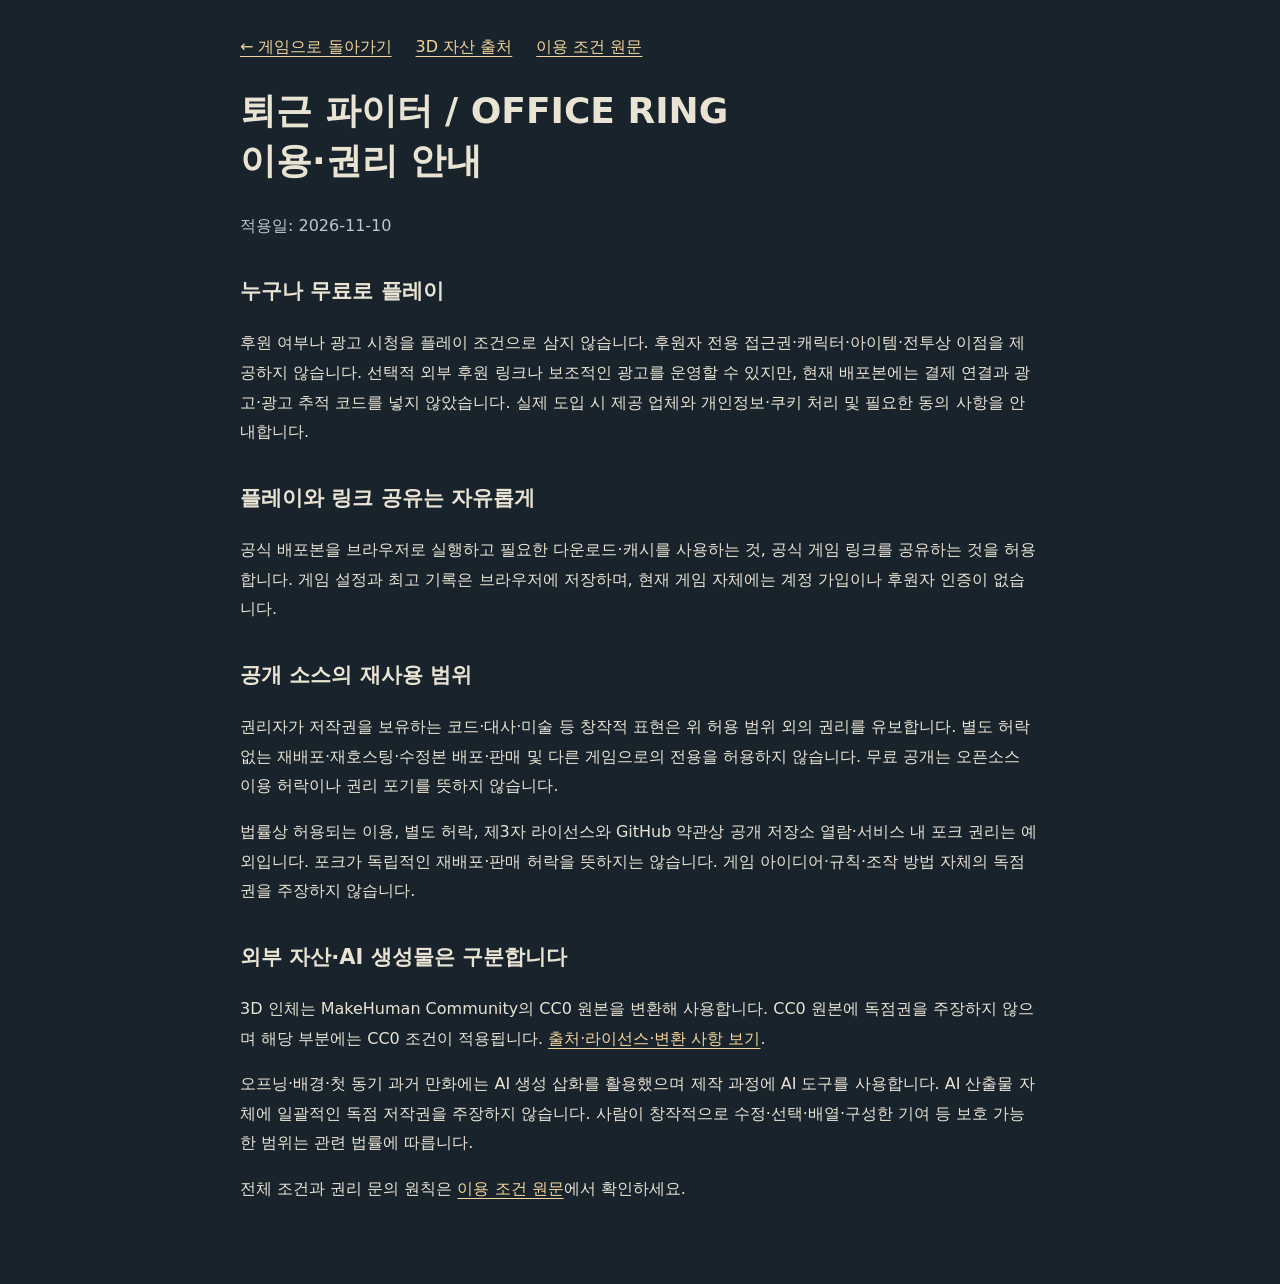
==== legal.html @ 0dc0355b "Publish OFFICE RING playable files and usage terms" ====
<!doctype html>
<html lang="ko">
<head>
<meta charset="utf-8">
<meta name="viewport" content="width=device-width,initial-scale=1">
<title>이용·권리 안내 — OFFICE RING</title>
<style>
body{margin:0;background:#18232c;color:#e9e3d4;font:16px/1.85 system-ui,sans-serif}main{max-width:800px;margin:auto;padding:32px 22px 64px}h1{font-size:clamp(25px,5vw,36px);line-height:1.4}h2{font-size:21px;margin-top:32px}a{color:#f3d49c;text-underline-offset:4px}a:focus-visible{outline:3px solid #f3d49c;outline-offset:4px}.date{color:#bcc9cc}li{margin:8px 0}nav{display:flex;gap:24px;flex-wrap:wrap}
</style>
</head>
<body><main>
<nav aria-label="안내 메뉴"><a href="./">← 게임으로 돌아가기</a><a href="assets/human/CREDITS.html">3D 자산 출처</a><a href="TERMS.md">이용 조건 원문</a></nav>
<h1>퇴근 파이터 / OFFICE RING<br>이용·권리 안내</h1>
<p class="date">적용일: 2026-11-10</p>
<h2>누구나 무료로 플레이</h2>
<p>후원 여부나 광고 시청을 플레이 조건으로 삼지 않습니다. 후원자 전용 접근권·캐릭터·아이템·전투상 이점을 제공하지 않습니다. 선택적 외부 후원 링크나 보조적인 광고를 운영할 수 있지만, 현재 배포본에는 결제 연결과 광고·광고 추적 코드를 넣지 않았습니다. 실제 도입 시 제공 업체와 개인정보·쿠키 처리 및 필요한 동의 사항을 안내합니다.</p>
<h2>플레이와 링크 공유는 자유롭게</h2>
<p>공식 배포본을 브라우저로 실행하고 필요한 다운로드·캐시를 사용하는 것, 공식 게임 링크를 공유하는 것을 허용합니다. 게임 설정과 최고 기록은 브라우저에 저장하며, 현재 게임 자체에는 계정 가입이나 후원자 인증이 없습니다.</p>
<h2>공개 소스의 재사용 범위</h2>
<p>권리자가 저작권을 보유하는 코드·대사·미술 등 창작적 표현은 위 허용 범위 외의 권리를 유보합니다. 별도 허락 없는 재배포·재호스팅·수정본 배포·판매 및 다른 게임으로의 전용을 허용하지 않습니다. 무료 공개는 오픈소스 이용 허락이나 권리 포기를 뜻하지 않습니다.</p>
<p>법률상 허용되는 이용, 별도 허락, 제3자 라이선스와 GitHub 약관상 공개 저장소 열람·서비스 내 포크 권리는 예외입니다. 포크가 독립적인 재배포·판매 허락을 뜻하지는 않습니다. 게임 아이디어·규칙·조작 방법 자체의 독점권을 주장하지 않습니다.</p>
<h2>외부 자산·AI 생성물은 구분합니다</h2>
<p>3D 인체는 MakeHuman Community의 CC0 원본을 변환해 사용합니다. CC0 원본에 독점권을 주장하지 않으며 해당 부분에는 CC0 조건이 적용됩니다. <a href="assets/human/CREDITS.html">출처·라이선스·변환 사항 보기</a>.</p>
<p>오프닝·배경·첫 동기 과거 만화에는 AI 생성 삽화를 활용했으며 제작 과정에 AI 도구를 사용합니다. AI 산출물 자체에 일괄적인 독점 저작권을 주장하지 않습니다. 사람이 창작적으로 수정·선택·배열·구성한 기여 등 보호 가능한 범위는 관련 법률에 따릅니다.</p>
<p>전체 조건과 권리 문의 원칙은 <a href="TERMS.md">이용 조건 원문</a>에서 확인하세요.</p>
</main></body></html>
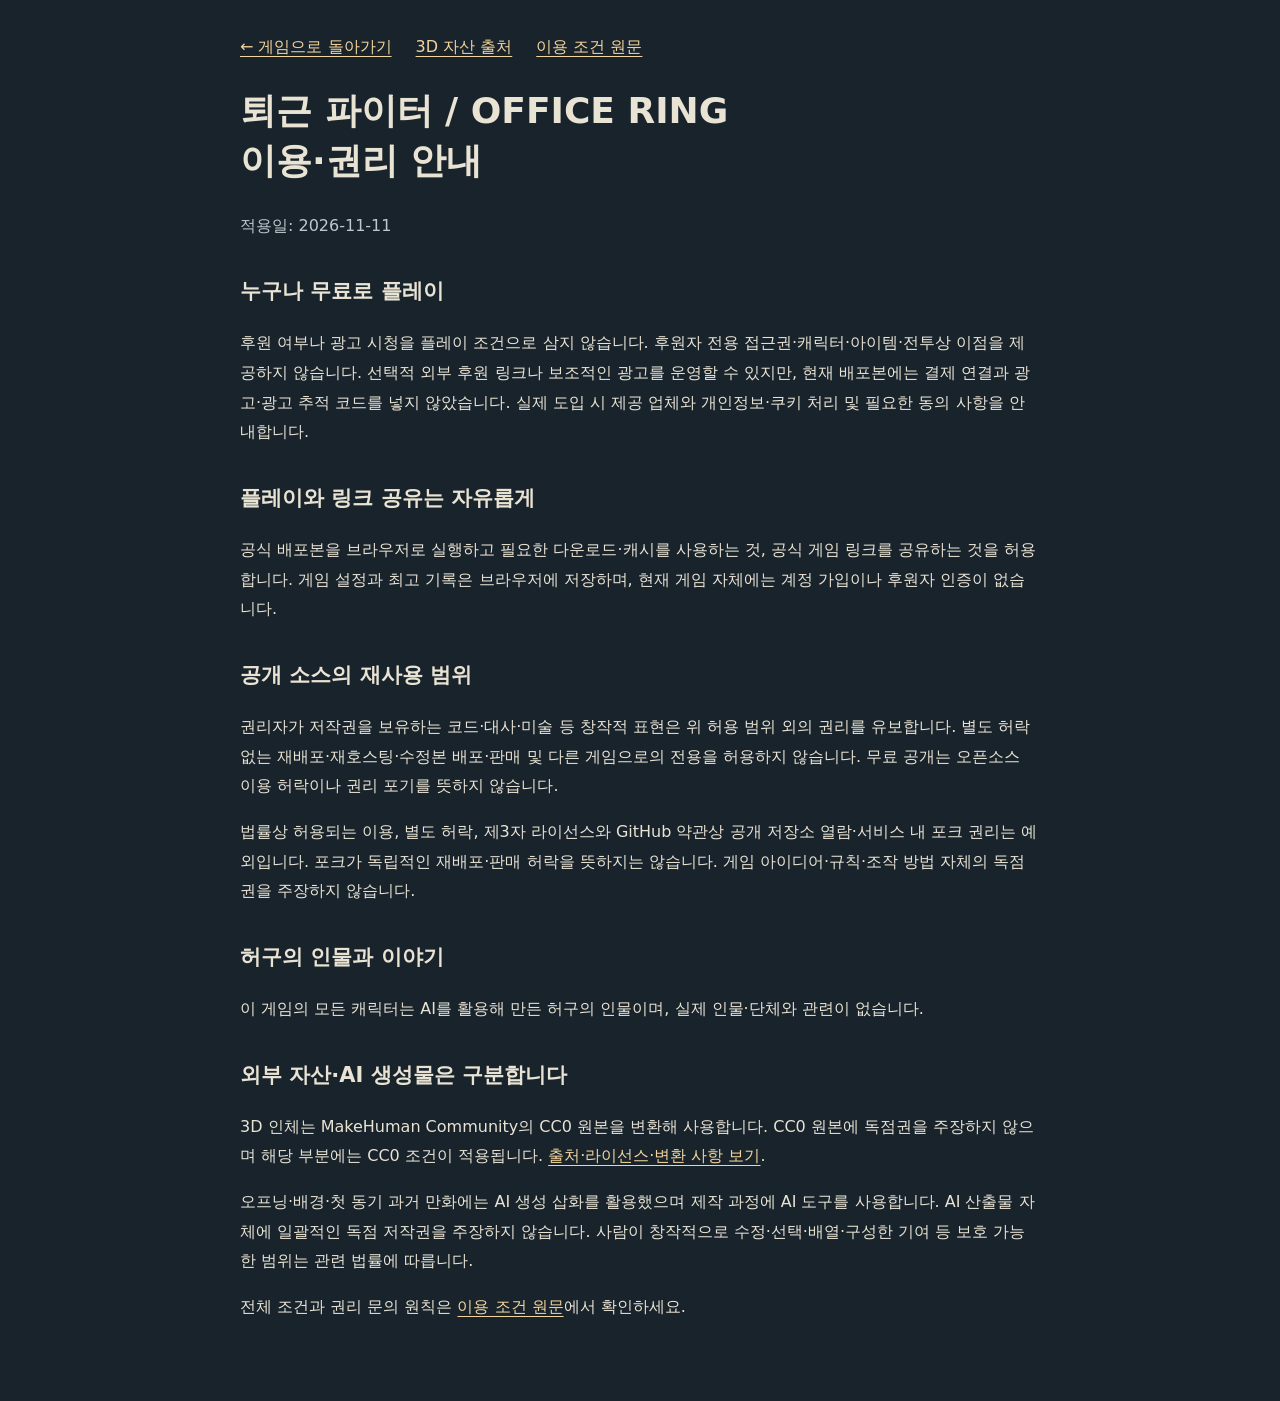
==== commit a4535de5: "Update story flow, combat pacing, resume screens and fiction notices" ====
--- a/legal.html
+++ b/legal.html
@@ -11,7 +11,7 @@
 <body><main>
 <nav aria-label="안내 메뉴"><a href="./">← 게임으로 돌아가기</a><a href="assets/human/CREDITS.html">3D 자산 출처</a><a href="TERMS.md">이용 조건 원문</a></nav>
 <h1>퇴근 파이터 / OFFICE RING<br>이용·권리 안내</h1>
-<p class="date">적용일: 2026-11-10</p>
+<p class="date">적용일: 2026-11-11</p>
 <h2>누구나 무료로 플레이</h2>
 <p>후원 여부나 광고 시청을 플레이 조건으로 삼지 않습니다. 후원자 전용 접근권·캐릭터·아이템·전투상 이점을 제공하지 않습니다. 선택적 외부 후원 링크나 보조적인 광고를 운영할 수 있지만, 현재 배포본에는 결제 연결과 광고·광고 추적 코드를 넣지 않았습니다. 실제 도입 시 제공 업체와 개인정보·쿠키 처리 및 필요한 동의 사항을 안내합니다.</p>
 <h2>플레이와 링크 공유는 자유롭게</h2>
@@ -19,6 +19,7 @@
 <h2>공개 소스의 재사용 범위</h2>
 <p>권리자가 저작권을 보유하는 코드·대사·미술 등 창작적 표현은 위 허용 범위 외의 권리를 유보합니다. 별도 허락 없는 재배포·재호스팅·수정본 배포·판매 및 다른 게임으로의 전용을 허용하지 않습니다. 무료 공개는 오픈소스 이용 허락이나 권리 포기를 뜻하지 않습니다.</p>
 <p>법률상 허용되는 이용, 별도 허락, 제3자 라이선스와 GitHub 약관상 공개 저장소 열람·서비스 내 포크 권리는 예외입니다. 포크가 독립적인 재배포·판매 허락을 뜻하지는 않습니다. 게임 아이디어·규칙·조작 방법 자체의 독점권을 주장하지 않습니다.</p>
+<h2>허구의 인물과 이야기</h2><p>이 게임의 모든 캐릭터는 AI를 활용해 만든 허구의 인물이며, 실제 인물·단체와 관련이 없습니다.</p>
 <h2>외부 자산·AI 생성물은 구분합니다</h2>
 <p>3D 인체는 MakeHuman Community의 CC0 원본을 변환해 사용합니다. CC0 원본에 독점권을 주장하지 않으며 해당 부분에는 CC0 조건이 적용됩니다. <a href="assets/human/CREDITS.html">출처·라이선스·변환 사항 보기</a>.</p>
 <p>오프닝·배경·첫 동기 과거 만화에는 AI 생성 삽화를 활용했으며 제작 과정에 AI 도구를 사용합니다. AI 산출물 자체에 일괄적인 독점 저작권을 주장하지 않습니다. 사람이 창작적으로 수정·선택·배열·구성한 기여 등 보호 가능한 범위는 관련 법률에 따릅니다.</p>
